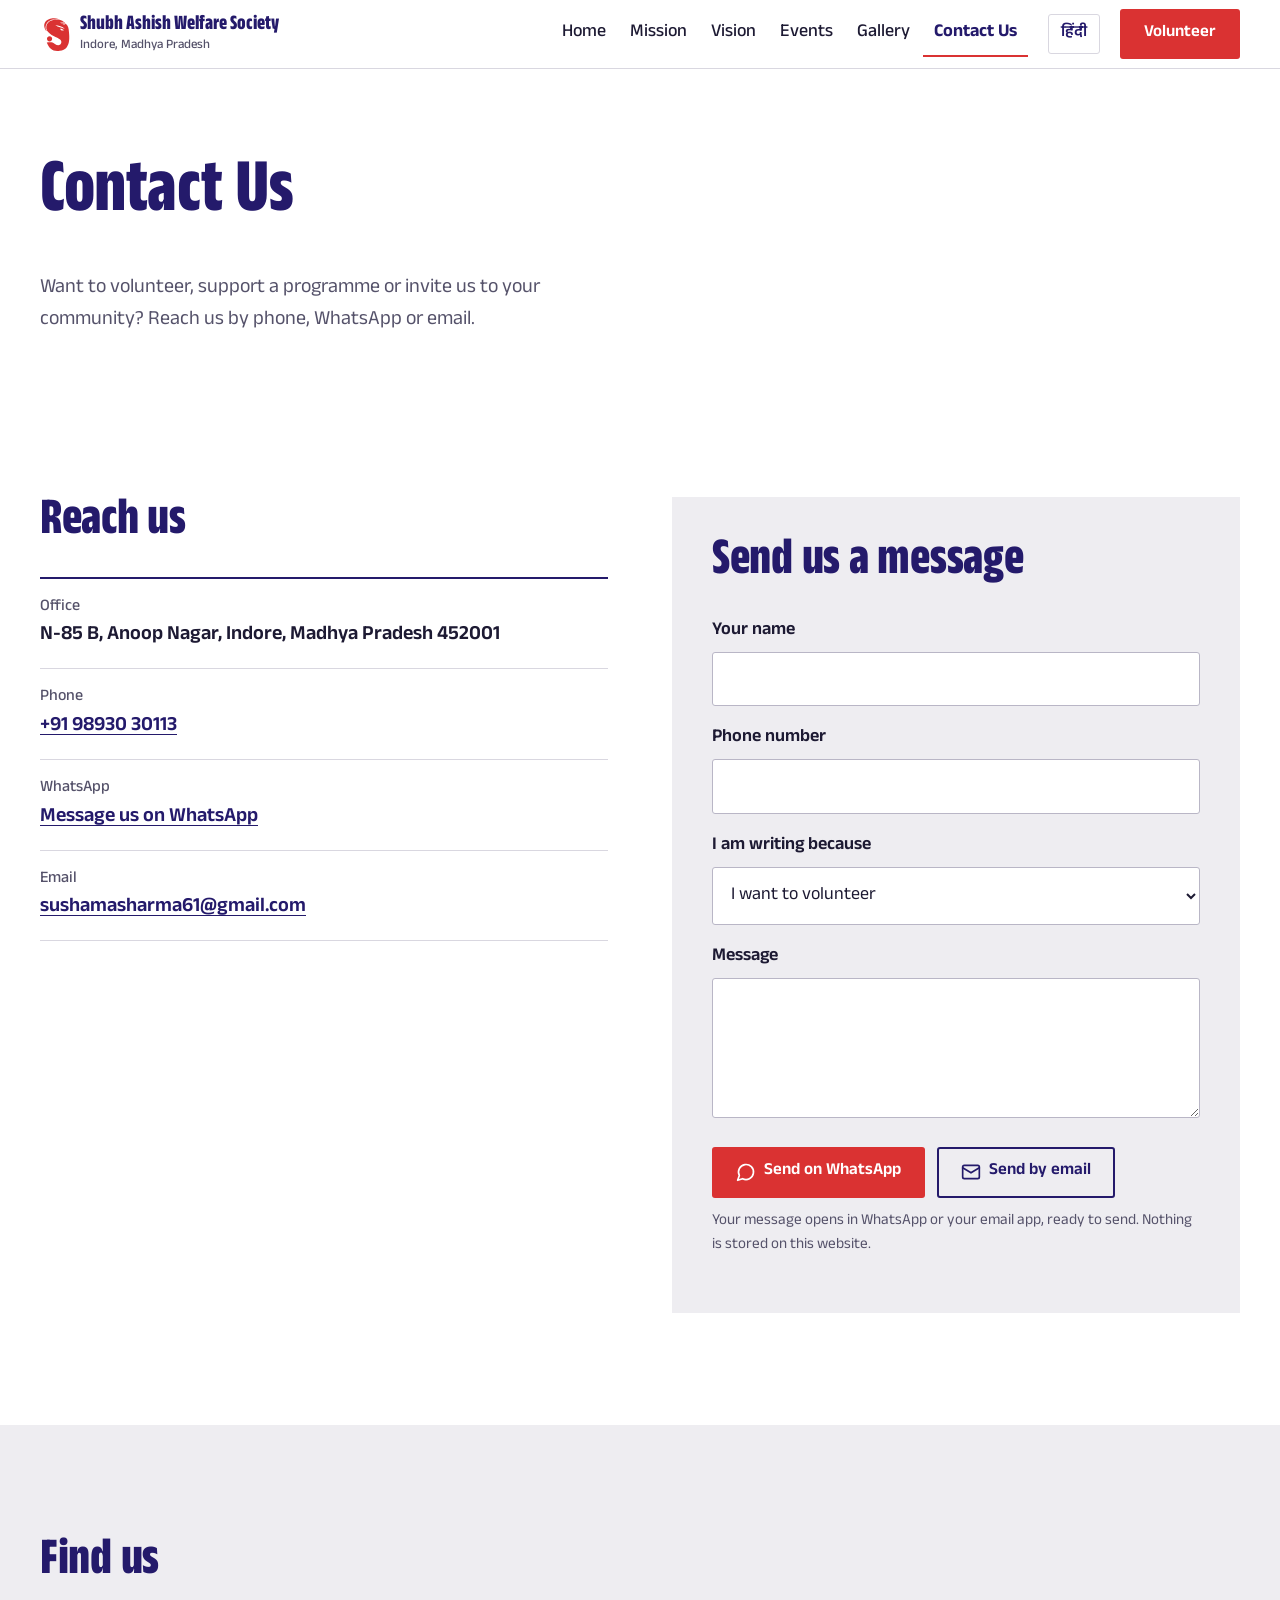
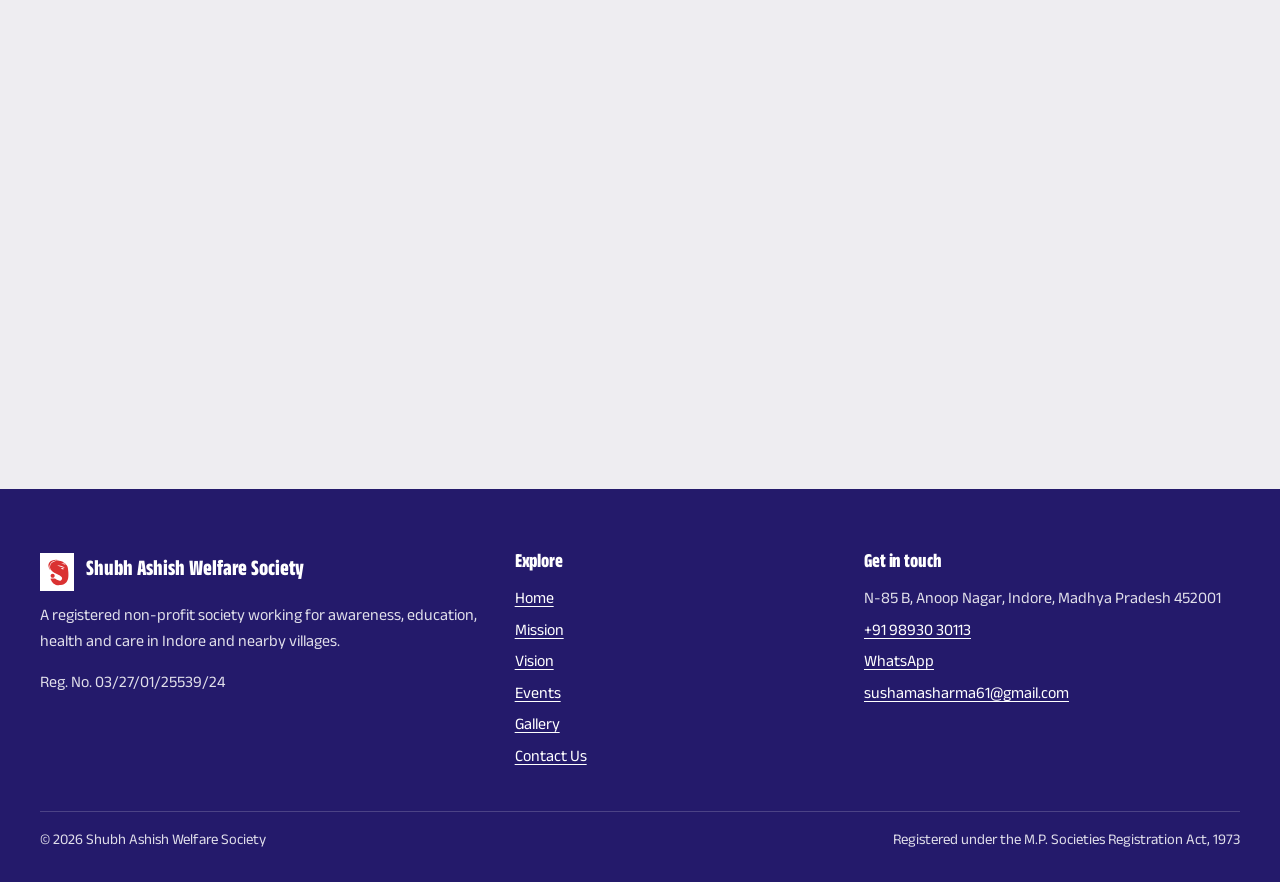
==== contact.html @ 7dbbb55b "Initial commit: Shubh Ashish Welfare Society website" ====
<!doctype html>
<html lang="en">
<head>
  <meta charset="utf-8">
  <meta name="viewport" content="width=device-width, initial-scale=1">
  <title data-i18n="title.contact">Contact Us | Shubh Ashish Welfare Society</title>
  <meta name="description" content="Contact Shubh Ashish Welfare Society, N-85 B Anoop Nagar, Indore.">
  <link rel="icon" href="images/logo.svg" type="image/svg+xml">
  <link rel="preconnect" href="https://fonts.googleapis.com">
  <link rel="preconnect" href="https://fonts.gstatic.com" crossorigin>
  <link href="https://fonts.googleapis.com/css2?family=Anek+Devanagari:wdth,wght@75..100,400..800&display=swap" rel="stylesheet">
  <link rel="stylesheet" href="css/style.css">
  <script>
    /* Apply the saved language before the page paints, to avoid a flash of English. */
    (function () {
      var lang = new URLSearchParams(location.search).get("lang");
      try { lang = lang || localStorage.getItem("lang"); } catch (e) {}
      if (lang === "hi") {
        var root = document.documentElement;
        root.lang = "hi";
        root.classList.add("i18n-pending");
        setTimeout(function () { root.classList.remove("i18n-pending"); }, 1500);
      }
    })();
  </script>
  <script src="js/hi.js" defer></script>
  <script src="js/main.js" defer></script>
</head>
<body>
  <a class="skip-link" href="#main" data-i18n="skip">Skip to content</a>
  <header class="site-header">
    <div class="container header-inner">
      <a class="brand" href="index.html">
        <img src="images/logo.svg" alt="" width="30" height="35">
        <span class="brand-name"><span data-i18n="brand.name">Shubh Ashish Welfare Society</span>
          <small data-i18n="brand.place">Indore, Madhya Pradesh</small></span>
      </a>
      <nav class="main-nav" id="main-nav" data-i18n-attr="aria-label:nav.label" aria-label="Main">
        <ul>
          <li><a href="index.html" data-i18n="nav.home">Home</a></li>
          <li><a href="mission.html" data-i18n="nav.mission">Mission</a></li>
          <li><a href="vision.html" data-i18n="nav.vision">Vision</a></li>
          <li><a href="events.html" data-i18n="nav.events">Events</a></li>
          <li><a href="gallery.html" data-i18n="nav.gallery">Gallery</a></li>
          <li><a href="contact.html" aria-current="page" data-i18n="nav.contact">Contact Us</a></li>
        </ul>
      </nav>
      <button class="lang-toggle" type="button" lang="hi" data-i18n="lang.button" data-i18n-attr="aria-label:lang.aria" aria-label="Switch to Hindi">हिंदी</button>
      <a class="btn btn-primary header-cta" href="contact.html?purpose=volunteer" data-i18n="nav.cta">Volunteer</a>
      <button class="nav-toggle" type="button" aria-controls="main-nav" aria-expanded="false" data-i18n-attr="aria-label:nav.menu" aria-label="Menu"><svg viewBox="0 0 24 24" fill="none" stroke="currentColor" stroke-width="2" stroke-linecap="round" stroke-linejoin="round" aria-hidden="true"><path d="M4 6h16M4 12h16M4 18h16"/></svg></button>
    </div>
  </header>

  <main id="main">
    <section class="page-head">
      <div class="container">
        <h1 data-i18n="contact.title">Contact Us</h1>
        <p data-i18n="contact.intro">Want to volunteer, support a programme or invite us to your community? Reach us by phone, WhatsApp or email.</p>
      </div>
    </section>

    <section class="section">
      <div class="container split" style="align-items:start">
        <div>
          <h2 data-i18n="contact.reach">Reach us</h2>
          <ul class="contact-list">
            <li><div><strong data-i18n="contact.office">Office</strong>
              <span data-i18n="addr.full">N-85 B, Anoop Nagar, Indore, Madhya Pradesh 452001</span></div></li>
            <li><div><strong data-i18n="contact.phone">Phone</strong>
              <a href="tel:+919893030113">+91 98930 30113</a></div></li>
            <li><div><strong>WhatsApp</strong>
              <a href="https://wa.me/919893030113" target="_blank" rel="noopener" data-i18n="contact.wa">Message us on WhatsApp</a></div></li>
            <li><div><strong data-i18n="contact.email">Email</strong>
              <a href="mailto:sushamasharma61@gmail.com">sushamasharma61@gmail.com</a></div></li>
          </ul>
        </div>

        <div class="form-panel">
          <h2 data-i18n="form.title">Send us a message</h2>
          <form id="contact-form" data-email="sushamasharma61@gmail.com" data-phone="919893030113" novalidate>
            <div class="field">
              <label for="f-name" data-i18n="form.name">Your name</label>
              <input id="f-name" name="name" required autocomplete="name">
            </div>
            <div class="field">
              <label for="f-phone" data-i18n="form.phone">Phone number</label>
              <input id="f-phone" name="phone" type="tel" autocomplete="tel" inputmode="tel">
            </div>
            <div class="field">
              <label for="f-purpose" data-i18n="form.purpose">I am writing because</label>
              <select id="f-purpose" name="purpose">
                <option value="volunteer" data-i18n="form.p.volunteer">I want to volunteer</option>
                <option value="support" data-i18n="form.p.support">I want to donate or support</option>
                <option value="partner" data-i18n="form.p.partner">Partner with us (school, college, organisation)</option>
                <option value="event" data-i18n="form.p.event">Invite us for a programme</option>
                <option value="other" data-i18n="form.p.other">Something else</option>
              </select>
            </div>
            <div class="field">
              <label for="f-msg" data-i18n="form.msg">Message</label>
              <textarea id="f-msg" name="message" required></textarea>
            </div>
            <div class="form-actions">
              <button class="btn btn-primary" type="submit" data-send="whatsapp"><svg viewBox="0 0 24 24" fill="none" stroke="currentColor" stroke-width="2" stroke-linecap="round" stroke-linejoin="round" aria-hidden="true" width="20" height="20"><path d="M7.9 20A9 9 0 1 0 4 16.1L2 22Z"/></svg><span data-i18n="form.wa">Send on WhatsApp</span></button>
              <button class="btn btn-outline" type="submit" data-send="email"><svg viewBox="0 0 24 24" fill="none" stroke="currentColor" stroke-width="2" stroke-linecap="round" stroke-linejoin="round" aria-hidden="true" width="20" height="20"><rect x="2" y="4" width="20" height="16" rx="2"/><path d="m22 7-10 6L2 7"/></svg><span data-i18n="form.mail">Send by email</span></button>
            </div>
            <p class="form-note" data-i18n="form.note">Your message opens in WhatsApp or your email app, ready to send. Nothing is stored on this website.</p>
            <p class="form-note form-error" id="form-error" role="alert" hidden data-i18n="form.error">Please enter your name and a message.</p>
          </form>
        </div>
      </div>
    </section>

    <section class="section alt">
      <div class="container">
        <h2 data-i18n="contact.find">Find us</h2>
        <iframe class="map-frame" loading="lazy" referrerpolicy="no-referrer-when-downgrade"
                data-i18n-attr="title:contact.map" title="Map showing the society office in Anoop Nagar, Indore"
                src="https://maps.google.com/maps?q=N-85+B+Anoop+Nagar+Indore+Madhya+Pradesh+452001&amp;z=15&amp;output=embed"></iframe>
      </div>
    </section>
  </main>

  <footer class="site-footer">
    <div class="container">
      <div class="footer-grid">
        <div>
          <div class="footer-brand"><img src="images/logo.svg" alt="" width="34" height="40"><span data-i18n="brand.name">Shubh Ashish Welfare Society</span></div>
          <p data-i18n="footer.about">A registered non-profit society working for awareness, education, health and care in Indore and nearby villages.</p>
          <p><span data-i18n="reg.short">Reg. No.</span> 03/27/01/25539/24</p>
        </div>
        <div>
          <h3 data-i18n="footer.links">Explore</h3>
          <ul>
            <li><a href="index.html" data-i18n="nav.home">Home</a></li>
            <li><a href="mission.html" data-i18n="nav.mission">Mission</a></li>
            <li><a href="vision.html" data-i18n="nav.vision">Vision</a></li>
            <li><a href="events.html" data-i18n="nav.events">Events</a></li>
            <li><a href="gallery.html" data-i18n="nav.gallery">Gallery</a></li>
            <li><a href="contact.html" data-i18n="nav.contact">Contact Us</a></li>
          </ul>
        </div>
        <div>
          <h3 data-i18n="footer.contact">Get in touch</h3>
          <ul>
            <li data-i18n="addr.full">N-85 B, Anoop Nagar, Indore, Madhya Pradesh 452001</li>
            <li><a href="tel:+919893030113">+91 98930 30113</a></li>
            <li><a href="https://wa.me/919893030113" target="_blank" rel="noopener">WhatsApp</a></li>
            <li><a href="mailto:sushamasharma61@gmail.com">sushamasharma61@gmail.com</a></li>
          </ul>
        </div>
      </div>
      <div class="footer-bottom">
        <span>&copy; <span data-year></span> <span data-i18n="brand.name">Shubh Ashish Welfare Society</span></span>
        <span data-i18n="footer.act">Registered under the M.P. Societies Registration Act, 1973</span>
      </div>
    </div>
  </footer>
</body>
</html>
---- css/style.css ----
/* Shubh Ashish Welfare Society: site styles
   Direction: the ground work leads. Field photos carry the colour; the interface stays
   white, indigo (the society's banner ink) and one red (the logo and the volunteers' scarves).
   Type: Anek Devanagari throughout. Condensed and heavy for headings, normal width for reading. */

:root {
  --white: #ffffff;
  --concrete: #eeedf1;     /* alternate sections: the grey of the street */
  --line: #d9d7e0;
  --ink: #1d1a33;          /* body text */
  --muted: #55526a;
  --indigo: #241a6b;       /* banner ink: headings, footer, dark bands */
  --indigo-soft: #3a2f8a;
  --red: #da3232;          /* logo red: the hero tile and main actions only */
  --red-deep: #b42424;
  --haldi: #f4b12e;        /* the painted ground circle: focus on dark backgrounds */

  --font: "Anek Devanagari", "Noto Sans Devanagari", system-ui, sans-serif;
  --max: 1240px;
  --gutter: clamp(16px, 4vw, 40px);
  --radius: 3px;
}

*, *::before, *::after { box-sizing: border-box; }

html { scroll-behavior: smooth; -webkit-text-size-adjust: 100%; }
html.i18n-pending body { opacity: 0; }

body {
  margin: 0;
  background: var(--white);
  color: var(--ink);
  font-family: var(--font);
  font-size: 1.125rem;
  line-height: 1.6;
  font-stretch: 100%;
  transition: opacity 0.15s;
}

img { max-width: 100%; height: auto; display: block; }
a { color: var(--indigo); text-underline-offset: 0.18em; text-decoration-thickness: 1px; }
a:hover { color: var(--red-deep); }

:focus-visible { outline: 3px solid var(--indigo); outline-offset: 3px; }

h1, h2, h3 {
  font-stretch: 75%;
  font-weight: 750;
  line-height: 1.08;
  color: var(--indigo);
  margin: 0 0 0.45em;
  letter-spacing: -0.005em;
}
h1 { font-size: clamp(2.75rem, 6.5vw, 4.75rem); }
h2 { font-size: clamp(2.125rem, 4.4vw, 3.25rem); }
h3 { font-size: 1.5rem; line-height: 1.15; }
:lang(hi) h1, :lang(hi) h2, :lang(hi) h3 { line-height: 1.22; }
p { margin: 0 0 1em; }
.measure { max-width: 62ch; }

.container { width: min(100% - 2 * var(--gutter), var(--max)); margin-inline: auto; }

.skip-link {
  position: absolute; left: -9999px; top: 0;
  background: var(--indigo); color: #fff; padding: 8px 14px; z-index: 100;
}
.skip-link:focus { left: 8px; top: 8px; }

/* ---------- Header ---------- */
.site-header {
  position: sticky; top: 0; z-index: 50;
  background: var(--white);
  border-bottom: 1px solid var(--line);
}
.header-inner {
  display: flex; align-items: center; gap: 12px 20px;
  min-height: 68px;
}
.brand {
  display: flex; align-items: center; gap: 10px;
  text-decoration: none; color: var(--indigo);
  margin-right: auto;
}
.brand img { width: 30px; height: auto; }
.brand-name {
  font-stretch: 75%; font-weight: 750;
  font-size: 1.3rem; line-height: 1;
}
.brand-name small {
  display: block; font-stretch: 100%;
  font-weight: 500; font-size: 0.8rem; color: var(--muted); margin-top: 3px;
}

.main-nav ul {
  list-style: none; margin: 0; padding: 0;
  display: flex; gap: 2px;
}
.main-nav a {
  display: block; padding: 8px 11px;
  text-decoration: none; color: var(--ink); font-weight: 500;
  border-bottom: 2px solid transparent;
}
.main-nav a:hover { color: var(--indigo); border-bottom-color: var(--line); }
.main-nav a[aria-current="page"] { color: var(--indigo); font-weight: 650; border-bottom-color: var(--red); }

.lang-toggle {
  border: 1px solid var(--line); background: var(--white); color: var(--indigo);
  font: 600 0.95rem var(--font);
  padding: 6px 12px; border-radius: var(--radius); cursor: pointer;
  white-space: nowrap;
}
.lang-toggle:hover { border-color: var(--indigo); }

.header-cta { padding: 9px 16px; font-size: 0.98rem; }

.nav-toggle {
  display: none;
  background: none; border: 0; padding: 8px; cursor: pointer;
  color: var(--indigo);
}
.nav-toggle svg { width: 28px; height: 28px; }

@media (max-width: 1060px) {
  .nav-toggle { display: block; order: 4; }
  .lang-toggle { order: 2; }
  .header-cta { order: 3; }
  .main-nav {
    position: absolute; left: 0; right: 0; top: 100%;
    background: var(--white); border-bottom: 1px solid var(--line);
    display: none;
  }
  .main-nav.open { display: block; }
  .main-nav ul { flex-direction: column; padding: 4px var(--gutter) 16px; }
  .main-nav a { padding: 12px 0; border-bottom: 1px solid var(--concrete); }
  .main-nav a[aria-current="page"] { border-bottom-color: var(--concrete); color: var(--red-deep); }
}
@media (max-width: 560px) {
  .brand-name small { display: none; }
  .brand-name { font-size: 1.1rem; }
  .btn.header-cta { display: none; }
}

/* ---------- Buttons ---------- */
.btn {
  display: inline-flex; align-items: center; justify-content: center; gap: 8px;
  padding: 13px 22px; border-radius: var(--radius);
  font: 600 1.05rem/1.2 var(--font); text-decoration: none;
  border: 2px solid transparent; cursor: pointer;
}
.btn svg { flex-shrink: 0; }
.btn-primary { background: var(--red); color: #fff; }
.btn-primary:hover { background: var(--red-deep); color: #fff; }
.btn-light { background: #fff; color: var(--red-deep); }
.btn-light:hover { background: var(--indigo); color: #fff; }
.btn-outline { border-color: var(--indigo); color: var(--indigo); background: transparent; }
.btn-outline:hover { background: var(--indigo); color: #fff; }
.btn-ghost { border-color: currentColor; color: #fff; }
.btn-ghost:hover { background: #fff; color: var(--indigo); }

.link-strong {
  font-weight: 650; color: inherit;
  text-decoration: underline; text-decoration-thickness: 2px;
}

/* ---------- Home: the ground (hero mosaic) ---------- */
.ground {
  display: grid; gap: 4px;
  grid-template-columns: 1.25fr 0.85fr 1fr 1fr;
  grid-template-rows: repeat(3, minmax(170px, 1fr));
  grid-template-areas:
    "call call t1 t2"
    "call call t1 t3"
    "t4   t5   t6 t3";
  min-height: clamp(620px, calc(100vh - 69px), 880px);
  background: var(--white);
  padding: 4px;
}
.ground-call {
  grid-area: call;
  background: var(--red); color: #fff;
  padding: clamp(28px, 4vw, 56px);
  display: flex; flex-direction: column; justify-content: flex-end;
}
.ground-call h1 { color: #fff; margin-bottom: 0.35em; }
.slogan {
  display: block;
  font-size: clamp(3.5rem, min(7.4vw, 10.5vh), 8rem);
  line-height: 1.12; font-weight: 800; font-stretch: 75%;
  letter-spacing: -0.01em;
}
.slogan-sub {
  display: block; margin-top: 0.35em;
  font-size: clamp(1.6rem, 2.6vw, 2.35rem); font-weight: 650; line-height: 1.15;
}
.ground-call .lead { font-size: 1.2rem; max-width: 44ch; margin-bottom: 1.4em; }
.ground-call .actions { display: flex; flex-wrap: wrap; align-items: center; gap: 14px 24px; }
.ground-call .link-strong:hover { color: #fff; text-decoration-thickness: 3px; }
.ground-call :focus-visible { outline-color: var(--haldi); }

.tile { margin: 0; position: relative; overflow: hidden; background: var(--concrete); min-height: 0; }
.tile img { width: 100%; height: 100%; object-fit: cover; }
.tile figcaption {
  position: absolute; left: 0; bottom: 0;
  background: var(--white); color: var(--ink);
  font-size: 0.86rem; font-weight: 500; line-height: 1.3;
  padding: 5px 10px 4px; max-width: calc(100% - 12px);
}
.t1 { grid-area: t1; } .t2 { grid-area: t2; } .t3 { grid-area: t3; }
.t4 { grid-area: t4; } .t5 { grid-area: t5; } .t6 { grid-area: t6; }
.t1 img { object-position: 38% 50%; }
.t3 img { object-position: 50% 50%; }

@media (prefers-reduced-motion: no-preference) {
  .ground > * { animation: lay-down 0.7s cubic-bezier(.2,.7,.2,1) both; }
  .ground > .t1 { animation-delay: 0.08s; }
  .ground > .t2 { animation-delay: 0.16s; }
  .ground > .t3 { animation-delay: 0.24s; }
  .ground > .t6 { animation-delay: 0.32s; }
  .ground > .t5 { animation-delay: 0.40s; }
  .ground > .t4 { animation-delay: 0.48s; }
  @keyframes lay-down {
    from { clip-path: inset(100% 0 0 0); }
    to { clip-path: inset(0 0 0 0); }
  }
}

@media (max-width: 900px) {
  .ground {
    min-height: 0;
    grid-template-columns: 1fr 1fr;
    grid-template-rows: auto;
    grid-template-areas:
      "call call"
      "t1 t2"
      "t3 t4";
  }
  .ground .t5, .ground .t6 { display: none; }
  .tile { aspect-ratio: 4 / 3; }
  .tile figcaption { font-size: 0.78rem; padding: 4px 8px 3px; }
  .ground-call { padding-top: 48px; }
}

/* ---------- Sections ---------- */
.section { padding: clamp(64px, 9vw, 112px) 0; }
.section.alt { background: var(--concrete); }
.section-head { max-width: 760px; margin-bottom: clamp(32px, 4vw, 48px); }
.section-head p { color: var(--muted); font-size: 1.2rem; }

/* Home: field work. One feature (street plays, the core) and three supporting entries. */
.field-feature {
  display: grid; gap: clamp(24px, 4vw, 56px);
  grid-template-columns: 1.5fr 1fr; align-items: end;
  margin-bottom: clamp(48px, 6vw, 72px);
}
.field-feature img { width: 100%; aspect-ratio: 3 / 2; object-fit: cover; }
.field-feature h3 { font-size: clamp(2rem, 3.4vw, 2.75rem); }
.field-list {
  display: grid; gap: clamp(28px, 3vw, 40px);
  grid-template-columns: repeat(3, 1fr);
}
.field-item img { width: 100%; aspect-ratio: 4 / 3; object-fit: cover; margin-bottom: 18px; }
.facts {
  margin: 0 0 1em; display: grid; grid-template-columns: auto 1fr; gap: 4px 16px;
  border-top: 1px solid var(--line); padding-top: 12px; font-size: 1rem;
}
.facts dt { color: var(--muted); }
.facts dd { margin: 0; font-weight: 550; }
@media (max-width: 900px) {
  .field-feature { grid-template-columns: 1fr; }
  .field-list { grid-template-columns: 1fr; }
  .field-item { display: grid; grid-template-columns: minmax(0, 2fr) minmax(0, 3fr); gap: 0 20px; align-items: start; }
  .field-item img { margin-bottom: 0; }
}
@media (max-width: 560px) {
  .field-item { display: block; }
  .field-item img { margin-bottom: 14px; }
}

/* Home: the problems we take on. Big words, plain answers. */
.issues { list-style: none; margin: 0; padding: 0; border-top: 2px solid var(--indigo); }
.issues li {
  display: grid; grid-template-columns: minmax(0, 1fr) minmax(0, 1fr);
  gap: 8px clamp(24px, 4vw, 48px); align-items: baseline;
  padding: clamp(18px, 2.4vw, 28px) 0;
  border-bottom: 1px solid var(--line);
}
.issue-name {
  font-stretch: 75%; font-weight: 750; color: var(--indigo);
  font-size: clamp(1.9rem, 4vw, 3rem); line-height: 1.1;
}
.issue-answer { margin: 0; max-width: 44ch; font-size: 1.2rem; }
@media (max-width: 700px) { .issues li { grid-template-columns: 1fr; } }

/* Home: ways to join. Three columns divided by rules, not boxes. */
.join {
  display: grid; grid-template-columns: repeat(3, 1fr);
  border-top: 2px solid var(--indigo);
}
.join-way {
  padding: 28px clamp(20px, 3vw, 36px) 8px 0;
  display: flex; flex-direction: column;
}
.join-way + .join-way { border-left: 1px solid var(--line); padding-left: clamp(20px, 3vw, 36px); }
.join-way h3 { font-size: clamp(1.75rem, 2.6vw, 2.25rem); }
.join-way p { flex: 1; }
.join-way .btn { align-self: flex-start; }
.join-direct {
  margin-top: clamp(40px, 5vw, 56px); font-size: 1.2rem;
  display: flex; flex-wrap: wrap; gap: 8px 28px; align-items: baseline;
}
.join-direct a { font-weight: 650; }
@media (max-width: 860px) {
  .join { grid-template-columns: 1fr; }
  .join-way { padding: 24px 0; border-bottom: 1px solid var(--line); }
  .join-way + .join-way { border-left: 0; padding-left: 0; }
}

/* Roots: who we are + registration */
.roots {
  display: grid; gap: clamp(32px, 5vw, 72px);
  grid-template-columns: 1fr 1fr; align-items: start;
}
.roots img { width: 100%; aspect-ratio: 4 / 3; object-fit: cover; }
@media (max-width: 860px) { .roots { grid-template-columns: 1fr; } }

.reg-list {
  margin: 28px 0 0; display: grid; grid-template-columns: auto 1fr; gap: 6px 20px;
  font-size: 1rem; border-top: 1px solid var(--line); padding-top: 16px;
}
.reg-list dt { color: var(--muted); }
.reg-list dd { margin: 0; font-weight: 550; }
@media (max-width: 520px) {
  .reg-list { grid-template-columns: 1fr; gap: 0; }
  .reg-list dd { margin-bottom: 10px; }
}

/* ---------- Inner pages ---------- */
.page-head { padding: clamp(48px, 7vw, 88px) 0 clamp(32px, 4vw, 48px); }
.page-head h1 { max-width: 18ch; }
.page-head p { font-size: 1.25rem; color: var(--muted); max-width: 52ch; margin: 0; }
.page-band { height: clamp(220px, 34vw, 440px); overflow: hidden; background: var(--concrete); }
.page-band img { width: 100%; height: 100%; object-fit: cover; }

.statement {
  font-stretch: 87.5%; font-weight: 550;
  font-size: clamp(1.5rem, 2.8vw, 2.125rem);
  line-height: 1.35; color: var(--indigo);
  max-width: 34em; margin: 0;
}
:lang(hi) .statement { line-height: 1.5; }

.grid { display: grid; gap: clamp(24px, 3vw, 40px); }
.grid-2 { grid-template-columns: repeat(auto-fit, minmax(min(100%, 360px), 1fr)); }
.grid-3 { grid-template-columns: repeat(auto-fit, minmax(min(100%, 300px), 1fr)); }
.grid-4 { grid-template-columns: repeat(auto-fit, minmax(min(100%, 230px), 1fr)); }

/* A ruled entry: a top rule instead of a box */
.entry { border-top: 2px solid var(--indigo); padding-top: 16px; }
.entry h3 { margin-bottom: 0.35em; }
.entry p:last-child { margin-bottom: 0; }

.split {
  display: grid; gap: clamp(32px, 5vw, 72px); align-items: center;
  grid-template-columns: 1fr 1fr;
}
@media (max-width: 860px) { .split { grid-template-columns: 1fr; } }

.check-list { list-style: none; padding: 0; margin: 0; border-top: 1px solid var(--line); }
.check-list li {
  position: relative; padding: 12px 0 12px 30px; border-bottom: 1px solid var(--line);
}
.check-list li::before {
  content: ""; position: absolute; left: 2px; top: 1.15em;
  width: 12px; height: 12px; border-radius: 50%;
  background: var(--red);
}

.objectives {
  list-style: none; padding: 0; margin: 0;
  columns: 2 340px; column-gap: clamp(32px, 5vw, 72px);
}
.objectives li {
  break-inside: avoid; padding: 12px 0; border-top: 1px solid var(--line);
}

/* ---------- Registration ---------- */
.reg-card dl { margin: 0; display: grid; grid-template-columns: auto 1fr; gap: 10px 32px; border-top: 2px solid var(--indigo); padding-top: 20px; }
.reg-card dt { color: var(--muted); }
.reg-card dd { margin: 0; font-weight: 600; }
@media (max-width: 600px) {
  .reg-card dl { grid-template-columns: 1fr; gap: 0; }
  .reg-card dd { margin-bottom: 12px; }
}

/* ---------- Events ---------- */
.event-row {
  display: grid; gap: clamp(24px, 4vw, 56px);
  grid-template-columns: minmax(0, 1.3fr) minmax(0, 1fr); align-items: center;
  padding: clamp(32px, 4vw, 48px) 0; border-top: 1px solid var(--line);
}
.event-row:first-child { border-top: 0; padding-top: 0; }
.event-row img { width: 100%; aspect-ratio: 3 / 2; object-fit: cover; }
.event-row h3 { font-size: clamp(1.75rem, 3vw, 2.375rem); }
@media (max-width: 820px) { .event-row { grid-template-columns: 1fr; } }

/* ---------- Gallery ---------- */
.filters { display: flex; flex-wrap: wrap; gap: 4px 24px; margin-bottom: 32px; border-bottom: 1px solid var(--line); }
.filter-btn {
  border: 0; border-bottom: 3px solid transparent; background: none; color: var(--ink);
  padding: 10px 0 9px; margin-bottom: -1px; cursor: pointer;
  font: 500 1.02rem var(--font);
}
.filter-btn:hover { color: var(--indigo); border-bottom-color: var(--line); }
.filter-btn[aria-pressed="true"] { color: var(--indigo); font-weight: 650; border-bottom-color: var(--red); }
.filter-btn .count { color: var(--muted); margin-left: 4px; font-weight: 400; }

.gallery {
  display: grid; gap: 4px;
  grid-template-columns: repeat(auto-fill, minmax(min(100%, 260px), 1fr));
}
.gallery figure { margin: 0; position: relative; }
.gallery button {
  display: block; width: 100%; padding: 0; border: 0; cursor: zoom-in;
  overflow: hidden; background: var(--concrete);
}
.gallery img { width: 100%; aspect-ratio: 4 / 3; object-fit: cover; }
.gallery figcaption {
  position: absolute; left: 0; bottom: 0; pointer-events: none;
  background: var(--white); font-size: 0.84rem; padding: 4px 9px 3px; line-height: 1.3;
}
.gallery [hidden] { display: none; }

.lightbox {
  border: 0; padding: 0; background: transparent;
  max-width: 100vw; max-height: 100vh; width: 100vw; height: 100vh;
}
.lightbox::backdrop { background: rgba(20, 15, 56, 0.94); }
.lightbox-inner {
  height: 100%; display: flex; flex-direction: column;
  align-items: center; justify-content: center; padding: 56px 72px 24px;
}
.lightbox img { max-width: 100%; max-height: calc(100vh - 140px); object-fit: contain; }
.lightbox-caption { color: #fff; margin-top: 12px; text-align: center; }
.lb-btn {
  position: absolute; background: rgba(255,255,255,0.12); color: #fff;
  border: 0; width: 48px; height: 48px; border-radius: 50%;
  cursor: pointer; display: grid; place-items: center;
}
.lb-btn:hover { background: rgba(255,255,255,0.25); }
.lb-btn:focus-visible { outline-color: var(--haldi); }
.lb-btn svg { width: 26px; height: 26px; }
.lb-close { top: 14px; right: 14px; }
.lb-prev { left: 12px; top: 50%; transform: translateY(-50%); }
.lb-next { right: 12px; top: 50%; transform: translateY(-50%); }
@media (max-width: 600px) {
  .lightbox-inner { padding: 64px 12px 84px; }
  .lb-prev, .lb-next { top: auto; bottom: 18px; transform: none; }
}

/* ---------- Contact ---------- */
.contact-list { list-style: none; padding: 0; margin: 0; border-top: 2px solid var(--indigo); }
.contact-list li { padding: 16px 0; border-bottom: 1px solid var(--line); }
.contact-list strong { display: block; color: var(--muted); font-weight: 500; font-size: 1rem; }
.contact-list a, .contact-list span { font-size: 1.25rem; font-weight: 600; word-break: break-word; }

.form-panel { background: var(--concrete); padding: clamp(24px, 4vw, 40px); }
form .field { margin-bottom: 18px; }
form label { display: block; font-weight: 600; margin-bottom: 6px; }
form input, form textarea, form select {
  width: 100%; padding: 12px 14px; border-radius: var(--radius);
  border: 1px solid #b9b6c6; background: var(--white);
  font: inherit; color: inherit;
}
form input:focus-visible, form textarea:focus-visible, form select:focus-visible {
  outline: 3px solid var(--indigo); outline-offset: 0; border-color: var(--indigo);
}
form textarea { min-height: 140px; resize: vertical; }
.form-note { font-size: 0.95rem; color: var(--muted); margin-top: 12px; }
.form-error { color: var(--red-deep); font-weight: 600; }
.form-actions { display: flex; flex-wrap: wrap; gap: 12px; }

.map-frame { width: 100%; height: 360px; border: 0; display: block; }

/* ---------- Call to act (shared) ---------- */
.act-band { background: var(--red); color: #fff; padding: clamp(48px, 7vw, 88px) 0; }
.act-inner { display: flex; flex-wrap: wrap; gap: 24px 48px; align-items: flex-end; justify-content: space-between; }
.act-band h2 { color: #fff; max-width: 18ch; margin-bottom: 0.3em; }
.act-band p { margin: 0; font-size: 1.2rem; max-width: 46ch; }
.act-band :focus-visible { outline-color: var(--haldi); }

/* ---------- Footer ---------- */
.site-footer {
  background: var(--indigo); color: rgba(255,255,255,0.86);
  padding: 64px 0 28px; font-size: 1rem;
}
.site-footer a { color: #fff; }
.site-footer a:hover { color: var(--haldi); }
.site-footer :focus-visible { outline-color: var(--haldi); }
.footer-grid {
  display: grid; gap: 36px;
  grid-template-columns: 1.4fr 1fr 1.2fr;
}
@media (max-width: 820px) { .footer-grid { grid-template-columns: 1fr; } }
.site-footer h3 { color: #fff; font-size: 1.25rem; margin-bottom: 12px; }
.site-footer ul { list-style: none; padding: 0; margin: 0; display: grid; gap: 6px; }
.footer-brand { display: flex; gap: 12px; align-items: center; margin-bottom: 14px; }
.footer-brand img { width: 34px; background: #fff; padding: 5px; }
.footer-brand span { font-stretch: 75%; font-weight: 750; font-size: 1.4rem; color: #fff; }
.footer-bottom {
  border-top: 1px solid rgba(255,255,255,0.18);
  margin-top: 40px; padding-top: 18px; font-size: 0.92rem;
  display: flex; flex-wrap: wrap; gap: 8px 24px; justify-content: space-between;
}
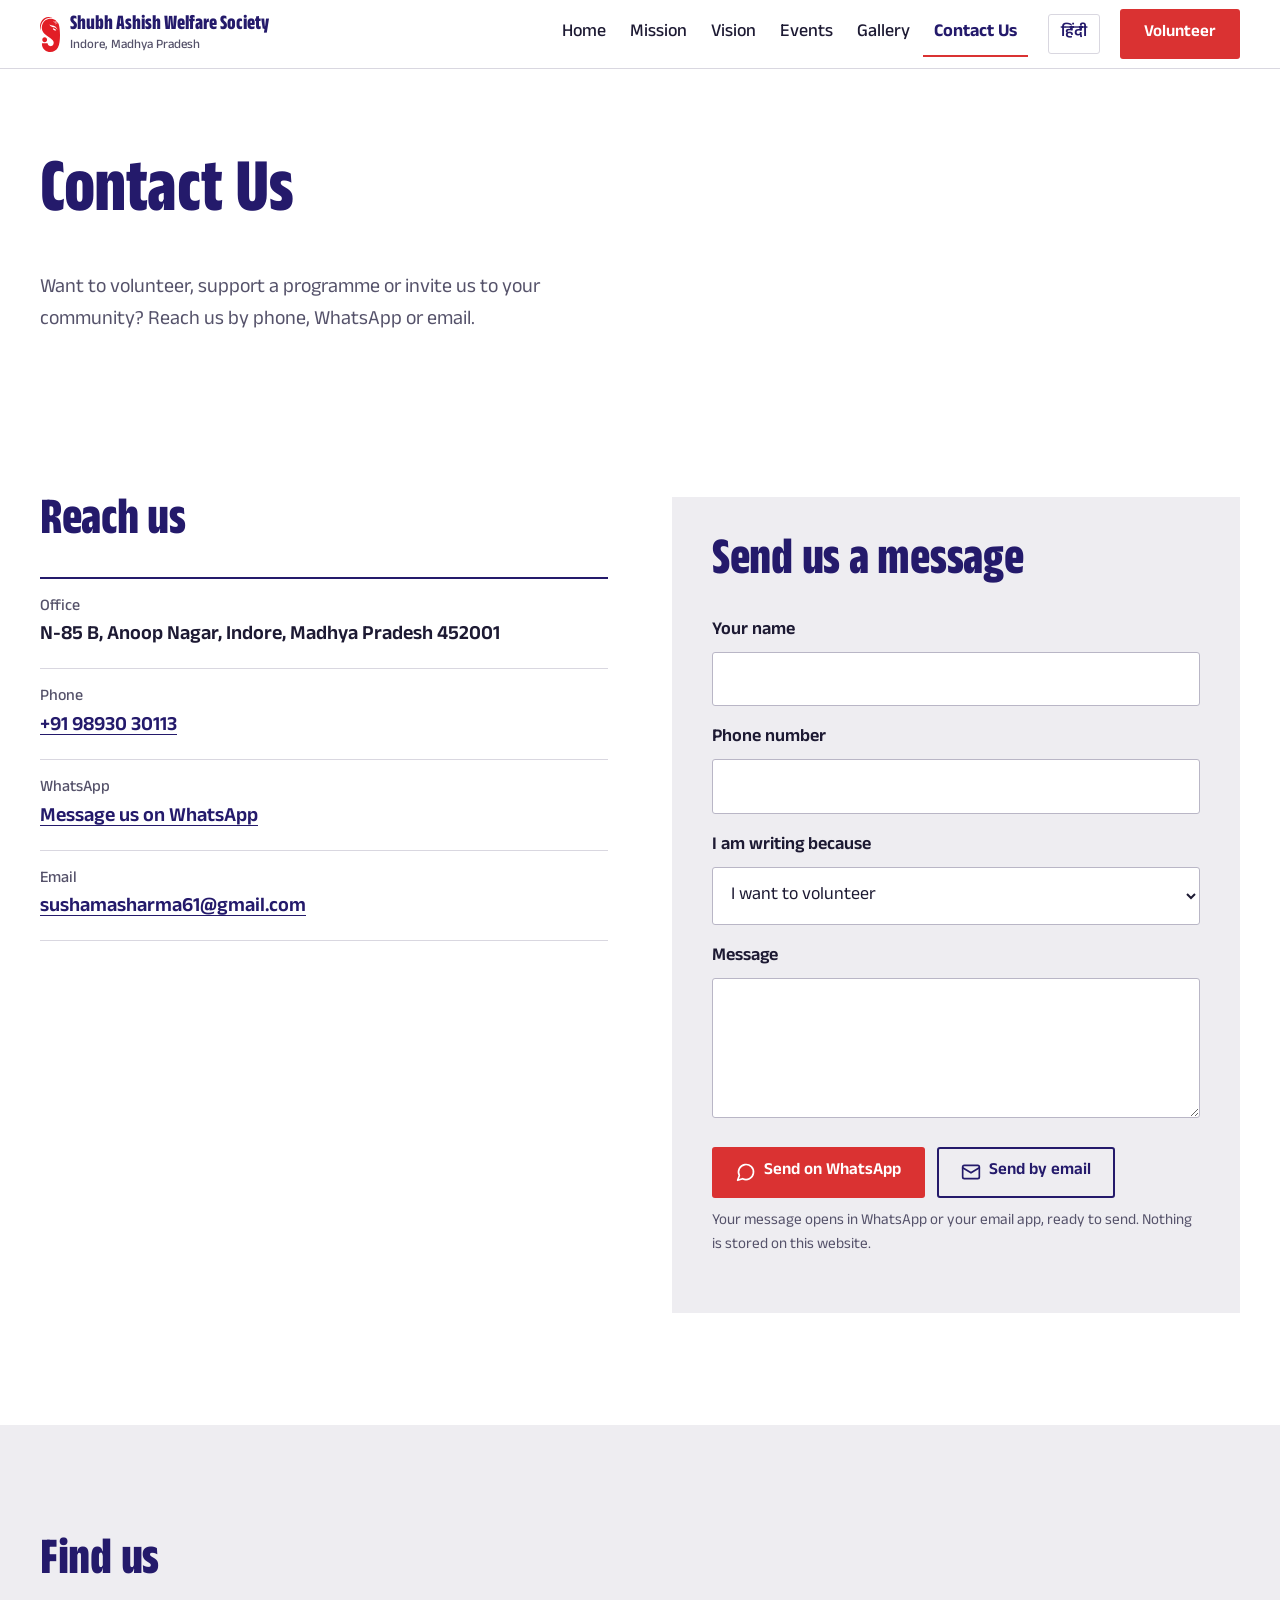
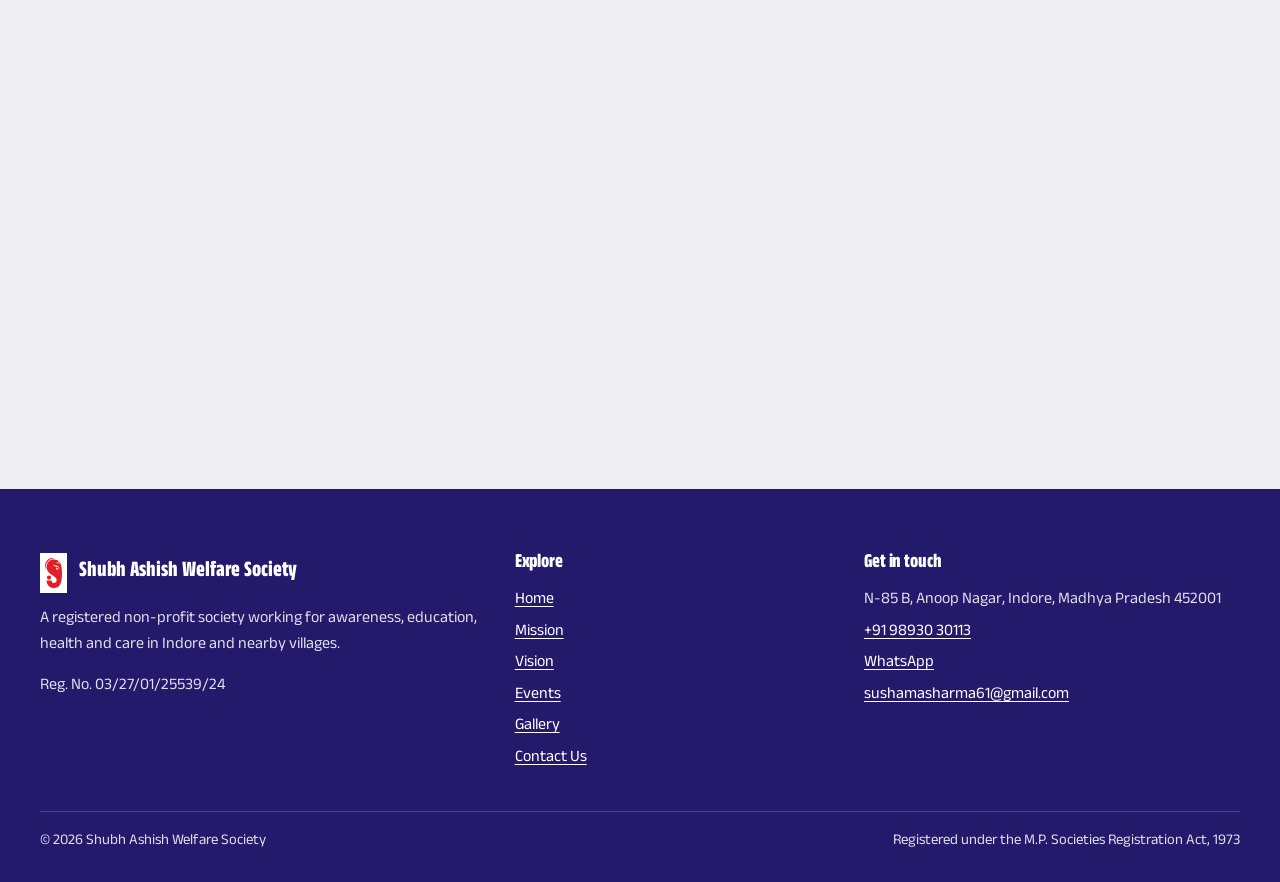
==== commit 3fd42849: "Rebuild logo assets from the original SC Logo file Use the name-free mark on page 2 of logo/SC Logo." ====
--- a/contact.html
+++ b/contact.html
@@ -31,7 +31,7 @@
   <header class="site-header">
     <div class="container header-inner">
       <a class="brand" href="index.html">
-        <img src="images/logo.svg" alt="" width="30" height="35">
+        <img src="images/logo.svg" alt="" width="20" height="35">
         <span class="brand-name"><span data-i18n="brand.name">Shubh Ashish Welfare Society</span>
           <small data-i18n="brand.place">Indore, Madhya Pradesh</small></span>
       </a>
@@ -125,7 +125,7 @@
     <div class="container">
       <div class="footer-grid">
         <div>
-          <div class="footer-brand"><img src="images/logo.svg" alt="" width="34" height="40"><span data-i18n="brand.name">Shubh Ashish Welfare Society</span></div>
+          <div class="footer-brand"><img src="images/logo.svg" alt="" width="23" height="40"><span data-i18n="brand.name">Shubh Ashish Welfare Society</span></div>
           <p data-i18n="footer.about">A registered non-profit society working for awareness, education, health and care in Indore and nearby villages.</p>
           <p><span data-i18n="reg.short">Reg. No.</span> 03/27/01/25539/24</p>
         </div>
--- a/css/style.css
+++ b/css/style.css
@@ -81,7 +81,7 @@
   text-decoration: none; color: var(--indigo);
   margin-right: auto;
 }
-.brand img { width: 30px; height: auto; }
+.brand img { height: 35px; width: auto; }
 .brand-name {
   font-stretch: 75%; font-weight: 750;
   font-size: 1.3rem; line-height: 1;
@@ -504,7 +504,7 @@
 .site-footer h3 { color: #fff; font-size: 1.25rem; margin-bottom: 12px; }
 .site-footer ul { list-style: none; padding: 0; margin: 0; display: grid; gap: 6px; }
 .footer-brand { display: flex; gap: 12px; align-items: center; margin-bottom: 14px; }
-.footer-brand img { width: 34px; background: #fff; padding: 5px; }
+.footer-brand img { height: 40px; width: auto; background: #fff; padding: 5px; }
 .footer-brand span { font-stretch: 75%; font-weight: 750; font-size: 1.4rem; color: #fff; }
 .footer-bottom {
   border-top: 1px solid rgba(255,255,255,0.18);
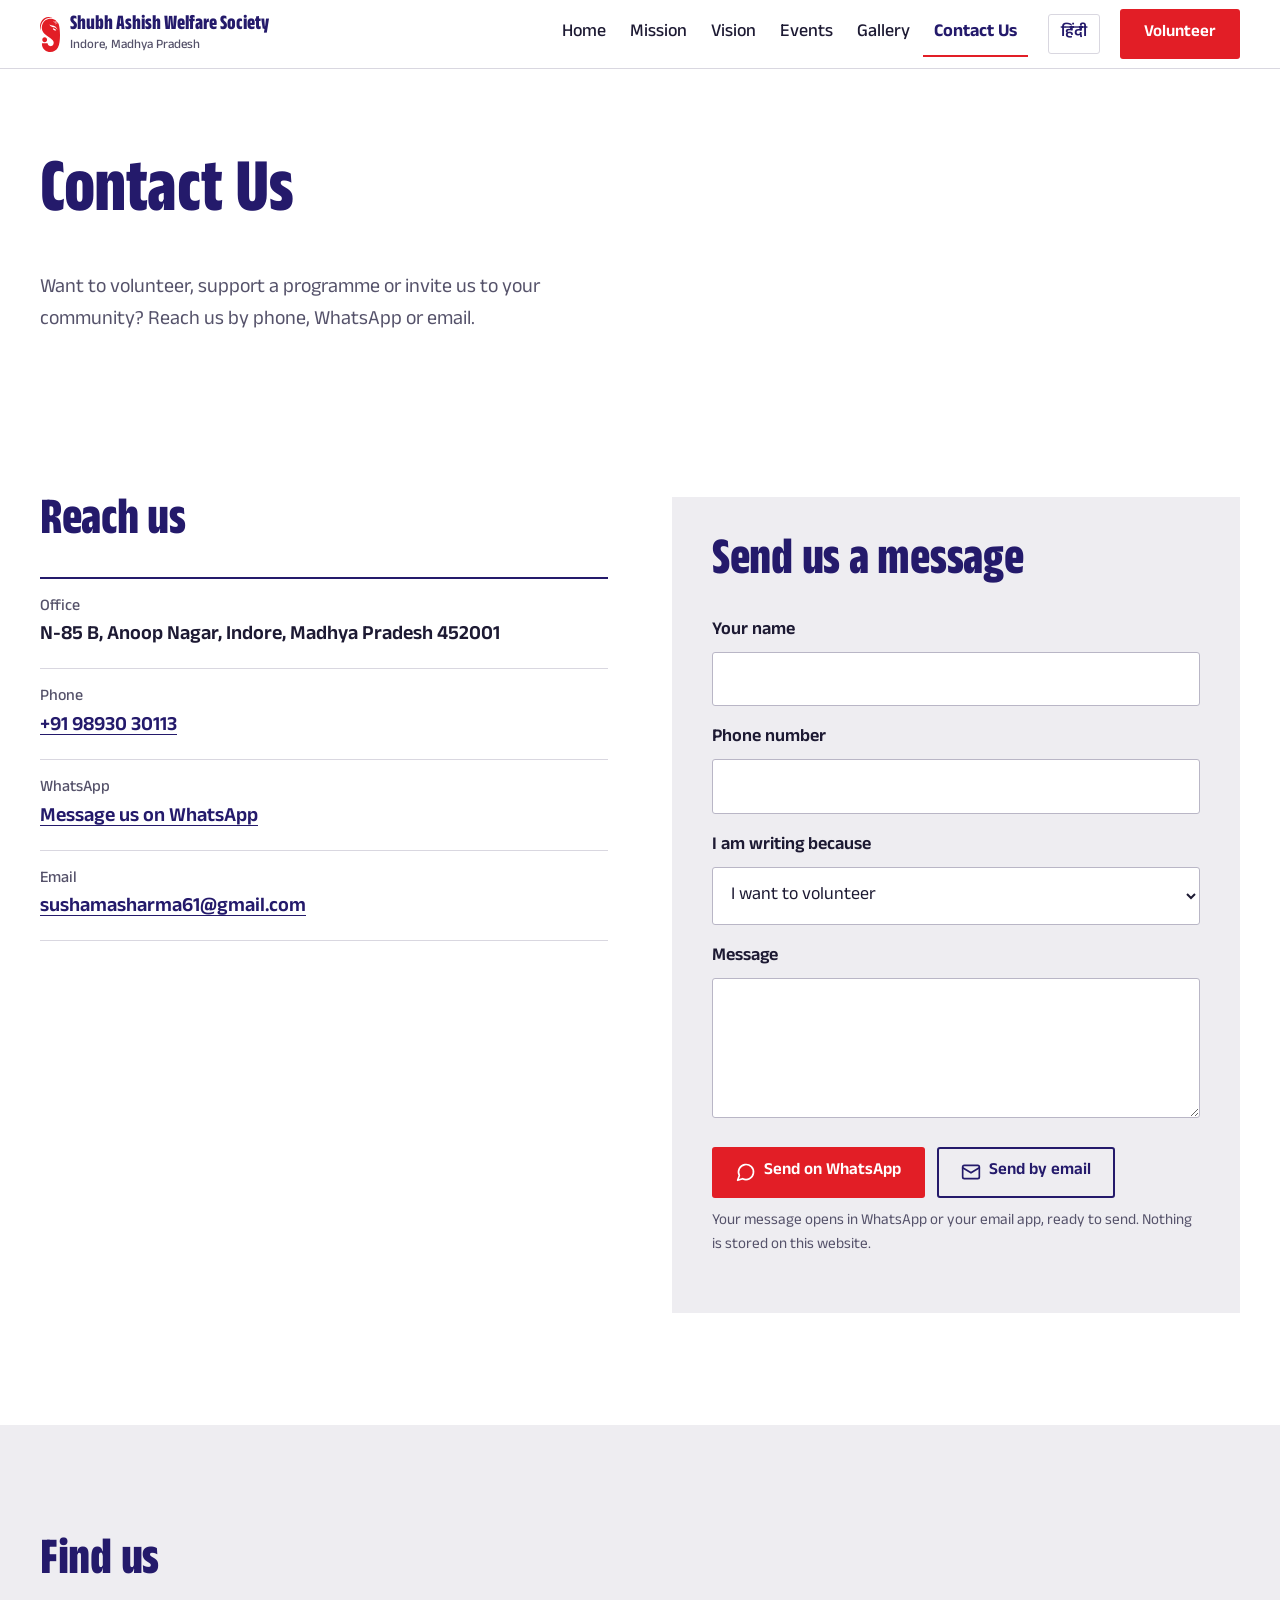
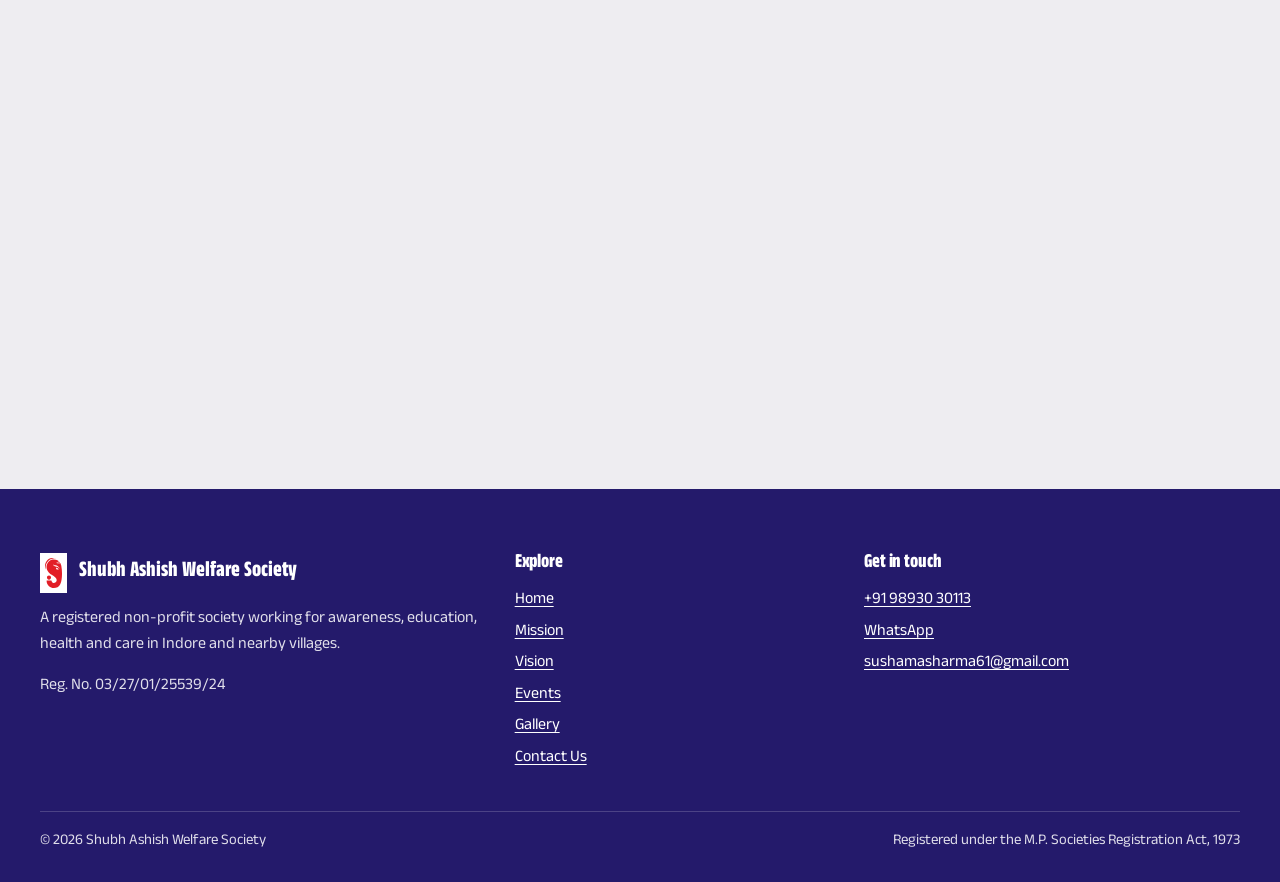
==== commit 62c9f2d5: "Show the address only on the contact page Remove the office address from the footer on every page an" ====
--- a/contact.html
+++ b/contact.html
@@ -116,7 +116,7 @@
         <h2 data-i18n="contact.find">Find us</h2>
         <iframe class="map-frame" loading="lazy" referrerpolicy="no-referrer-when-downgrade"
                 data-i18n-attr="title:contact.map" title="Map showing the society office in Anoop Nagar, Indore"
-                src="https://maps.google.com/maps?q=N-85+B+Anoop+Nagar+Indore+Madhya+Pradesh+452001&amp;z=15&amp;output=embed"></iframe>
+                src="https://maps.google.com/maps?q=22.733110,75.892649&amp;z=17&amp;output=embed"></iframe>
       </div>
     </section>
   </main>
@@ -143,7 +143,6 @@
         <div>
           <h3 data-i18n="footer.contact">Get in touch</h3>
           <ul>
-            <li data-i18n="addr.full">N-85 B, Anoop Nagar, Indore, Madhya Pradesh 452001</li>
             <li><a href="tel:+919893030113">+91 98930 30113</a></li>
             <li><a href="https://wa.me/919893030113" target="_blank" rel="noopener">WhatsApp</a></li>
             <li><a href="mailto:sushamasharma61@gmail.com">sushamasharma61@gmail.com</a></li>
--- a/css/style.css
+++ b/css/style.css
@@ -11,7 +11,7 @@
   --muted: #55526a;
   --indigo: #241a6b;       /* banner ink: headings, footer, dark bands */
   --indigo-soft: #3a2f8a;
-  --red: #da3232;          /* logo red: the hero tile and main actions only */
+  --red: #e21e26;          /* logo red: the hero tile and main actions only */
   --red-deep: #b42424;
   --haldi: #f4b12e;        /* the painted ground circle: focus on dark backgrounds */
 
